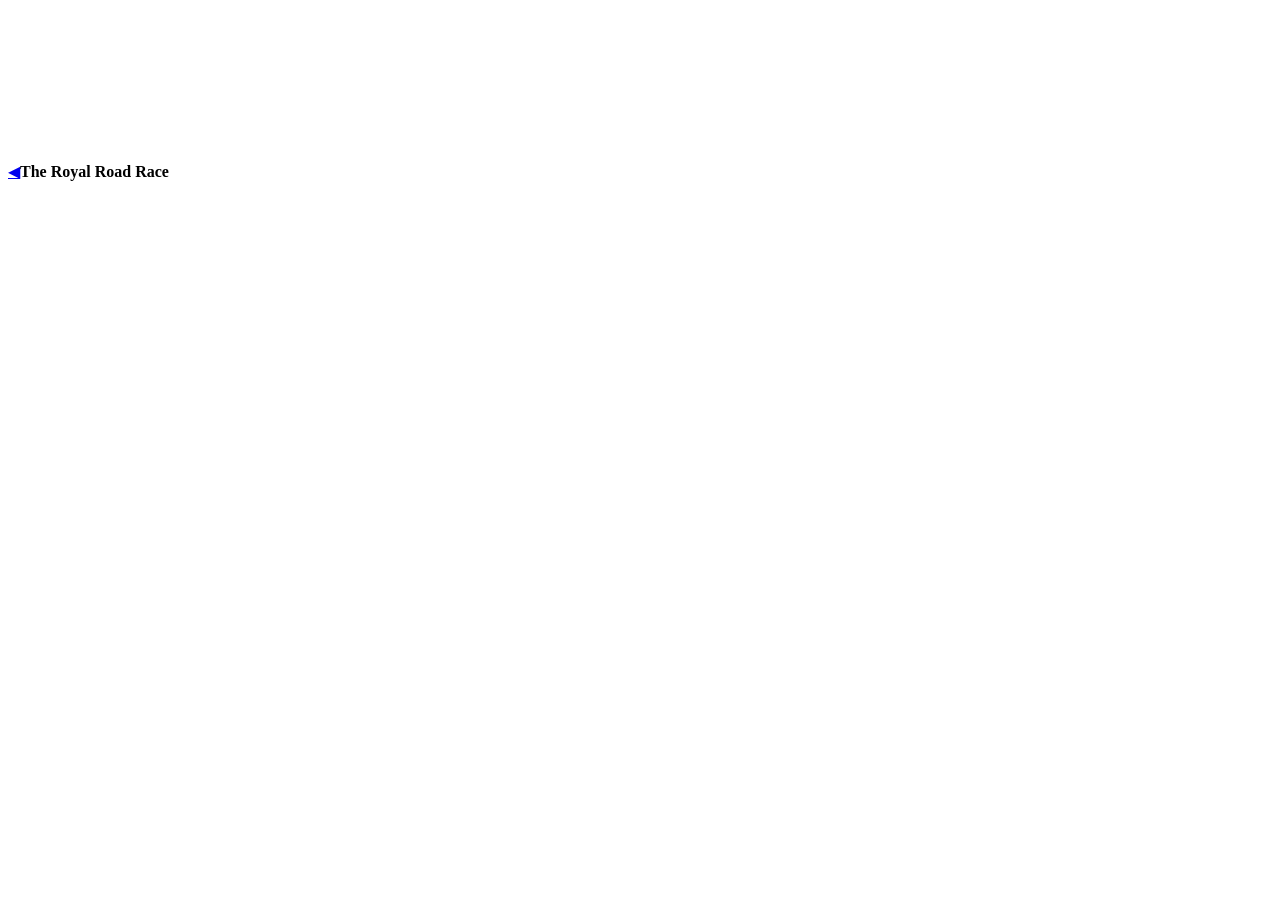
==== play.html @ 97c42218 "Add files via upload" ====
<!doctype html>
<html lang="en-NZ">
<head>
<meta charset="utf-8">
<meta name="viewport" content="width=device-width,initial-scale=1,viewport-fit=cover,user-scalable=no">
<title>Join the Showdown — The Royal Road Race</title>
<meta name="theme-color" content="#0D0C11">
<link rel="icon" href="data:image/svg+xml,%3Csvg xmlns='http://www.w3.org/2000/svg' viewBox='0 0 64 64'%3E%3Ccircle cx='32' cy='32' r='28' fill='%23BA9B58' stroke='%2339290E' stroke-width='4'/%3E%3C/svg%3E">
<link rel="stylesheet" href="css/royal.css">
<link rel="stylesheet" href="css/game.css">
</head>
<body class="player">
<canvas id="bgfx" aria-hidden="true"></canvas>
<header class="p-top"><a href="index.html" class="p-home" aria-label="Back to the adventure">◀</a><b class="gold-text">The Royal Road Race</b><span id="pStatus" class="p-status" aria-live="polite"></span></header>
<main id="play" aria-live="polite"></main>
<script src="js/vendor/confetti.js"></script>
<script src="js/core.js"></script>
<script src="js/art.js"></script>
<script src="js/data/stages.js"></script>
<script src="js/data/week01.js"></script>
<script src="js/data/week02.js"></script>
<script src="js/data/week03.js"></script>
<script src="js/data/week04.js"></script>
<script src="js/data/week05.js"></script>
<script src="js/data/week06.js"></script>
<script src="js/data/week07.js"></script>
<script src="js/data/week08.js"></script>
<script src="js/data/week09.js"></script>
<script src="js/data/week10.js"></script>
<script src="js/data/finalize.js"></script>
<script src="js/config.js"></script>
<script src="js/store.js"></script>
<script src="js/showdown.js"></script>
<script src="js/play.js"></script>
</body>
</html>
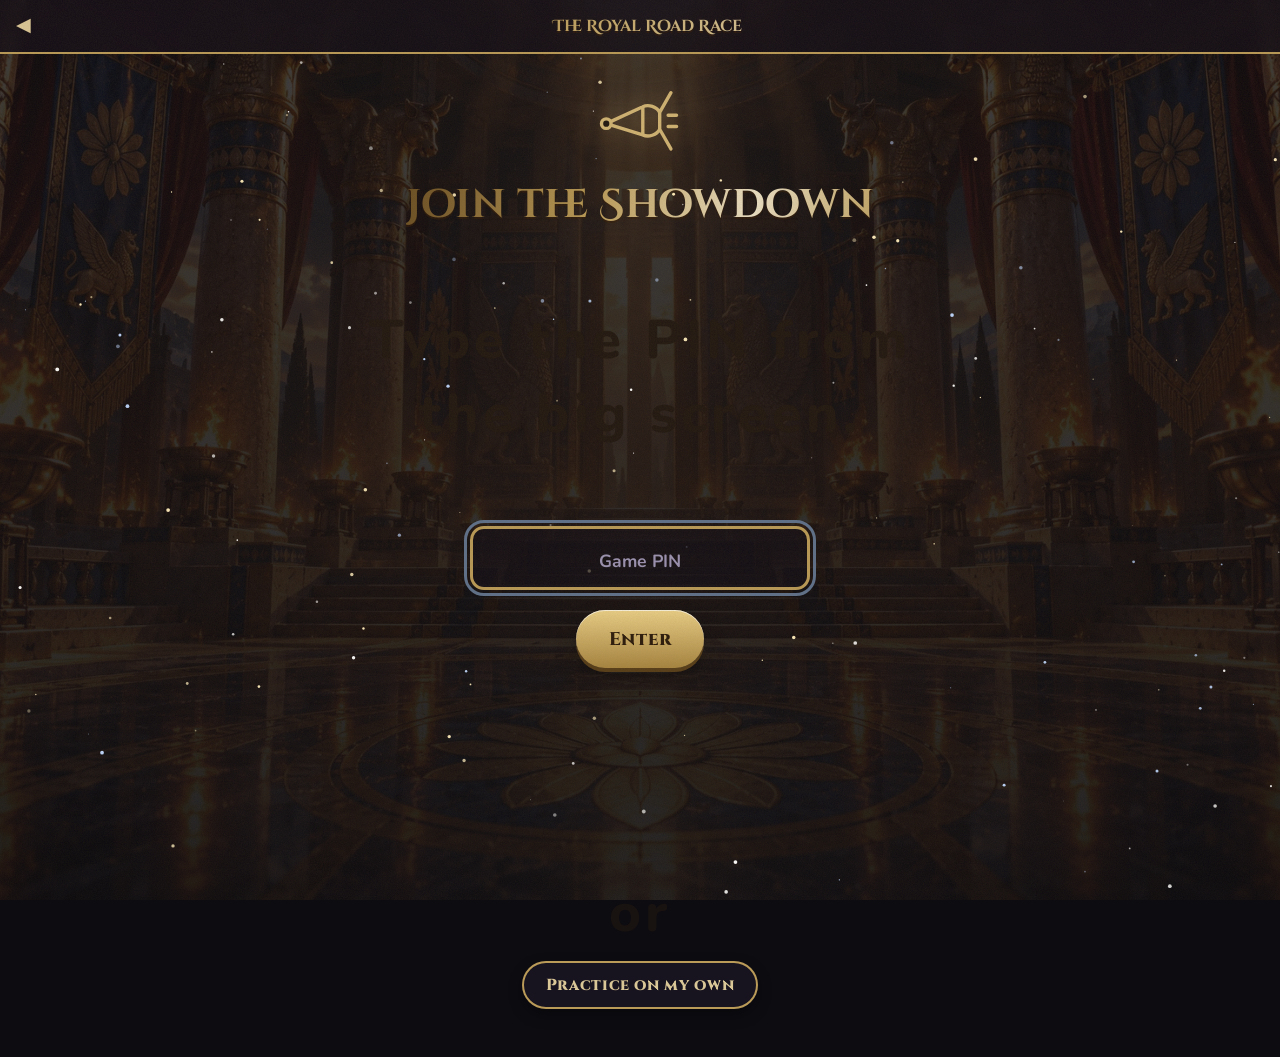
==== commit cb20ca47: "Add files via upload" ====
--- a/play.html
+++ b/play.html
@@ -30,6 +30,7 @@
 <script src="js/data/finalize.js"></script>
 <script src="js/config.js"></script>
 <script src="js/store.js"></script>
+<script src="js/accounts.js?v=1"></script>
 <script src="js/showdown.js"></script>
 <script src="js/play.js"></script>
 </body>
--- a/css/royal.css
+++ b/css/royal.css
@@ -0,0 +1,186 @@
+/* ===================================================================
+   THE ROYAL ROAD RACE — shared design system
+   Palette, type, materials (gold foil, parchment, stone, wax seal),
+   accessibility modes. Used by every page.
+   =================================================================== */
+@import url("fonts.css");
+
+:root{
+  --lapis:#2A2A33; --lapis-deep:#1B1A21; --turquoise:#5E718C; --saffron:#B8863C;
+  --gold:#BA9B58; --gold-hi:#DAC797; --gold-lo:#82632C;
+  --terracotta:#95513B; --plum:#3A1A22; --sand:#E0D5BA; --parchment:#E0D3B4; --parchment-lo:#C2B185;
+  --ink:#211812; --night:#0D0C11; --storm:#2A2A31; --ash:#CFC7B8; --ember:#C66C3E; --emerald:#4F7A5A; --crimson:#8D2A30; --violet:#574A6B;
+
+  --f-display:"Cinzel Decorative","Cinzel",Georgia,"Times New Roman",serif;
+  --f-head:"Cinzel",Georgia,"Times New Roman",serif;
+  --f-body:"Nunito","Segoe UI",system-ui,-apple-system,Arial,sans-serif;
+  --f-script:"Amiri",Georgia,serif;
+
+  --fs:1;                       /* text-size multiplier (A− / A+) */
+  --r:14px;
+  --ease:cubic-bezier(.22,.9,.28,1);
+  --shadow-deep:0 22px 50px -18px rgba(0,0,0,.65),0 6px 14px rgba(0,0,0,.35);
+  --tile:url("data:image/svg+xml,%3Csvg xmlns='http://www.w3.org/2000/svg' width='72' height='72' viewBox='0 0 72 72'%3E%3Crect width='72' height='72' fill='%231B1A21'/%3E%3Cg fill='none' stroke='%23BA9B58' stroke-width='1.6'%3E%3Ccircle cx='36' cy='36' r='9'/%3E%3Cg id='p'%3E%3Cpath d='M36 27c-4-7-3-14 0-18 3 4 4 11 0 18z' fill='%23BA9B58' fill-opacity='.85'/%3E%3C/g%3E%3Cpath d='M36 27c-4-7-3-14 0-18 3 4 4 11 0 18z' transform='rotate(90 36 36)' fill='%235E718C' fill-opacity='.8'/%3E%3Cpath d='M36 27c-4-7-3-14 0-18 3 4 4 11 0 18z' transform='rotate(180 36 36)' fill='%23BA9B58' fill-opacity='.85'/%3E%3Cpath d='M36 27c-4-7-3-14 0-18 3 4 4 11 0 18z' transform='rotate(270 36 36)' fill='%235E718C' fill-opacity='.8'/%3E%3Ccircle cx='36' cy='36' r='3' fill='%23BA9B58'/%3E%3Cpath d='M0 0h10M0 0v10M72 0H62M72 0v10M0 72h10M0 72V62M72 72H62M72 72V62'/%3E%3C/g%3E%3C/svg%3E");
+  --paper-grain:url("data:image/svg+xml,%3Csvg xmlns='http://www.w3.org/2000/svg' width='220' height='220'%3E%3Cfilter id='n'%3E%3CfeTurbulence type='fractalNoise' baseFrequency='.85' numOctaves='3' seed='4'/%3E%3CfeColorMatrix values='0 0 0 0 .25 0 0 0 0 .15 0 0 0 0 .05 0 0 0 .22 0'/%3E%3C/filter%3E%3Crect width='220' height='220' filter='url(%23n)'/%3E%3C/svg%3E");
+}
+
+*{box-sizing:border-box}
+html{font-size:calc(16px * var(--fs));-webkit-text-size-adjust:100%;scroll-behavior:smooth}
+body{
+  margin:0;min-height:100vh;color:var(--sand);font-family:var(--f-body);line-height:1.55;
+  background:var(--night);overflow-x:hidden;-webkit-font-smoothing:antialiased;
+}
+body.dys{--f-body:"Lexend","Nunito",system-ui,sans-serif;--f-head:"Lexend","Cinzel",system-ui,sans-serif;letter-spacing:.02em;word-spacing:.08em}
+body.dys .parchment,body.dys .lead{line-height:1.8}
+img,svg,canvas{max-width:100%}
+a{color:var(--gold)}
+button{font:inherit;color:inherit;cursor:pointer}
+:focus-visible{outline:3px solid var(--turquoise);outline-offset:3px;border-radius:6px}
+.sr-only{position:absolute!important;width:1px;height:1px;overflow:hidden;clip:rect(0 0 0 0);white-space:nowrap}
+[hidden]{display:none!important}
+h1,h2,h3,h4{font-family:var(--f-head);font-weight:600;line-height:1.18;margin:0 0 .5em;letter-spacing:.01em}
+
+/* ---------- gold foil text ---------- */
+.gold-text{
+  background:linear-gradient(100deg,#694E24 0%,#BA9B58 18%,#EAE0C5 34%,#BA9B58 48%,#937739 62%,#DAC797 78%,#BA9B58 100%);
+  background-size:220% 100%;-webkit-background-clip:text;background-clip:text;color:transparent;-webkit-text-fill-color:transparent;
+  animation:foil 6s linear infinite;filter:drop-shadow(0 2px 0 rgba(53,30,7,.55));
+}
+@keyframes foil{to{background-position:-220% 0}}
+
+/* ---------- gold-foil border with shimmer sweep ---------- */
+.foil{position:relative;border-radius:var(--r);isolation:isolate}
+.foil::before{
+  content:"";position:absolute;inset:0;border-radius:inherit;padding:2.5px;pointer-events:none;z-index:2;
+  background:linear-gradient(120deg,#694E24,#BA9B58 20%,#EAE0C5 35%,#BA9B58 50%,#735929 70%,#BA9B58);
+  background-size:260% 260%;animation:foilSweep 7s linear infinite;
+  -webkit-mask:linear-gradient(#000 0 0) content-box,linear-gradient(#000 0 0);-webkit-mask-composite:xor;mask-composite:exclude;
+}
+@keyframes foilSweep{0%{background-position:0% 0}100%{background-position:260% 260%}}
+
+/* ---------- parchment card ---------- */
+.parchment{
+  position:relative;color:var(--ink);border-radius:10px 16px 10px 14px;
+  background:
+    var(--paper-grain),
+    radial-gradient(120% 90% at 20% 0%,rgba(255,255,255,.55),transparent 55%),
+    radial-gradient(90% 90% at 100% 100%,rgba(137,94,43,.25),transparent 60%),
+    linear-gradient(160deg,#E9E0C9,#D2C3A0 70%,#C4B28A);
+  box-shadow:inset 0 0 38px rgba(109,70,31,.28),var(--shadow-deep);
+  padding:clamp(1rem,2.4vw,1.7rem);
+}
+.parchment h2,.parchment h3,.parchment h4{color:#3A2515}
+.parchment a{color:#61361D}
+.parchment.torn::before,.parchment.torn::after{
+  content:"";position:absolute;left:0;right:0;height:14px;background-repeat:repeat-x;background-size:34px 14px;pointer-events:none;
+}
+.parchment.torn::before{top:-13px;background-image:url("data:image/svg+xml,%3Csvg xmlns='http://www.w3.org/2000/svg' width='34' height='14'%3E%3Cpath d='M0 14 L0 9 L5 4 L9 8 L15 1 L21 7 L26 3 L31 8 L34 5 L34 14Z' fill='%23E0D5BA'/%3E%3C/svg%3E")}
+.parchment.torn::after{bottom:-13px;transform:scaleY(-1);background-image:url("data:image/svg+xml,%3Csvg xmlns='http://www.w3.org/2000/svg' width='34' height='14'%3E%3Cpath d='M0 14 L0 8 L6 3 L11 8 L16 2 L22 7 L27 4 L34 8 L34 14Z' fill='%23C4B28A'/%3E%3C/svg%3E")}
+
+/* ---------- stone tablet ---------- */
+.stone{
+  position:relative;color:#E0D8C4;border-radius:12px;padding:clamp(.9rem,2vw,1.4rem) clamp(1.1rem,3vw,2rem);
+  background:
+    var(--paper-grain),
+    linear-gradient(180deg,rgba(255,255,255,.12),transparent 30%),
+    linear-gradient(165deg,#6d6252,#4c4336 55%,#3a3329);
+  box-shadow:inset 0 2px 0 rgba(255,255,255,.18),inset 0 -6px 14px rgba(0,0,0,.45),var(--shadow-deep);
+  text-shadow:0 -1px 0 rgba(0,0,0,.7),0 1px 0 rgba(255,255,255,.12);
+}
+
+/* ---------- lapis & gold band ---------- */
+.tile-band{height:30px;background:var(--tile);background-size:60px 60px;border-block:2px solid var(--gold);box-shadow:0 4px 12px rgba(0,0,0,.5)}
+
+/* ---------- buttons ---------- */
+.btn{
+  --b1:#EAD088;--b2:#A78541;
+  display:inline-flex;align-items:center;justify-content:center;gap:.5em;min-height:48px;padding:.65em 1.5em;border:0;border-radius:999px;
+  font-family:var(--f-head);font-weight:700;letter-spacing:.04em;font-size:1rem;color:#2B1B0C;text-decoration:none;
+  background:linear-gradient(180deg,var(--b1),var(--b2));
+  box-shadow:0 4px 0 #573E1A,0 10px 20px rgba(0,0,0,.4),inset 0 1px 0 rgba(255,255,255,.7);
+  transition:transform .15s var(--ease),box-shadow .15s,filter .2s;position:relative;overflow:hidden;
+}
+.btn::after{content:"";position:absolute;inset:0;background:linear-gradient(105deg,transparent 35%,rgba(255,255,255,.65) 50%,transparent 65%);transform:translateX(-120%);transition:transform .6s}
+.btn:hover{transform:translateY(-2px) rotate(-.4deg);filter:brightness(1.06)}
+.btn:hover::after{transform:translateX(120%)}
+.btn:active{transform:translateY(3px);box-shadow:0 1px 0 #573E1A,0 4px 8px rgba(0,0,0,.4)}
+.btn.ghost{background:rgba(35,28,45,.55);color:var(--gold-hi);box-shadow:inset 0 0 0 2px var(--gold),0 6px 14px rgba(0,0,0,.35)}
+.btn.small{min-height:40px;padding:.4em 1em;font-size:.9rem}
+.btn.teal{--b1:#94A1B4;--b2:#344052;color:#11151B;box-shadow:0 4px 0 #242D39,0 10px 20px rgba(0,0,0,.4),inset 0 1px 0 rgba(255,255,255,.6)}
+.btn.red{--b1:#B8606A;--b2:#8D2A30;color:#fff;box-shadow:0 4px 0 #631C2A,0 10px 20px rgba(0,0,0,.4),inset 0 1px 0 rgba(255,255,255,.4)}
+.btn[disabled]{opacity:.45;pointer-events:none;filter:grayscale(.5)}
+
+/* wax seal button */
+.wax{
+  --wax:#8D2A30;
+  width:112px;height:112px;border-radius:50%;border:0;position:relative;color:#FBDDE1;font-family:var(--f-head);font-weight:800;font-size:.8rem;letter-spacing:.08em;
+  background:radial-gradient(circle at 35% 30%,color-mix(in srgb,var(--wax) 55%,#fff) 0,var(--wax) 40%,color-mix(in srgb,var(--wax) 55%,#000) 100%);
+  box-shadow:0 8px 0 color-mix(in srgb,var(--wax) 45%,#000),0 16px 26px rgba(0,0,0,.5),inset 0 0 0 5px rgba(255,255,255,.10),inset 0 0 22px rgba(0,0,0,.35);
+  clip-path:polygon(50% 0,60% 5%,72% 3%,79% 12%,91% 14%,93% 27%,100% 36%,96% 48%,100% 60%,92% 70%,92% 83%,80% 88%,73% 98%,60% 95%,50% 100%,40% 95%,27% 98%,20% 88%,8% 83%,8% 70%,0 60%,4% 48%,0 36%,7% 27%,9% 14%,21% 12%,28% 3%,40% 5%);
+  transition:transform .15s;text-shadow:0 1px 2px rgba(0,0,0,.6);
+}
+.wax::after{content:"";position:absolute;inset:14px;border-radius:50%;border:2px solid rgba(255,255,255,.28)}
+.wax:hover{transform:scale(1.05) rotate(-3deg)}
+.wax:active{transform:scale(.93)}
+.wax.stamped{animation:stamp .55s var(--ease) both}
+@keyframes stamp{0%{transform:scale(2.6) rotate(-18deg);opacity:0}55%{transform:scale(.88) rotate(4deg);opacity:1}100%{transform:scale(1) rotate(-6deg)}}
+
+/* ---------- chips & badges ---------- */
+.chip{display:inline-flex;align-items:center;gap:.35em;padding:.15em .7em;border-radius:999px;font-size:.78rem;font-weight:800;letter-spacing:.04em;
+  background:rgba(215,177,91,.16);color:var(--gold-hi);border:1px solid rgba(215,177,91,.55);font-family:var(--f-body)}
+.parchment .chip{background:rgba(48,39,61,.1);color:#3A1A22;border-color:rgba(48,39,61,.4)}
+.chip.teal{background:rgba(65,81,102,.15);color:#ADB7C6;border-color:rgba(65,81,102,.6)}
+.kbd{font-family:ui-monospace,Menlo,Consolas,monospace;font-size:.8em;padding:.1em .45em;border-radius:5px;background:rgba(255,255,255,.12);border:1px solid rgba(255,255,255,.25)}
+
+/* ---------- coin ---------- */
+.coin{display:inline-block;width:1.1em;height:1.1em;border-radius:50%;vertical-align:-.15em;
+  background:url("../assets/coin.webp") center/cover no-repeat,radial-gradient(circle at 35% 30%,#EAE0C5,#BA9B58 45%,#735929);box-shadow:inset 0 0 0 .1em rgba(107,68,13,.45),0 1px 2px rgba(0,0,0,.5)}
+
+/* ---------- scene helpers ---------- */
+.scene{position:relative;overflow:hidden;isolation:isolate;background:var(--night)}
+.scene .layer{position:absolute;inset:-4% -6%;will-change:transform;transition:transform .35s var(--ease)}
+.scene svg.layer{width:112%;height:108%}
+.scene canvas.fx{position:absolute;inset:0;width:100%;height:100%;pointer-events:none;z-index:6}
+.vignette{position:absolute;inset:0;pointer-events:none;background:radial-gradient(120% 100% at 50% 40%,transparent 55%,rgba(10,8,13,.65) 100%);z-index:7}
+
+/* ---------- toasts ---------- */
+#toasts{position:fixed;left:50%;top:78px;transform:translateX(-50%);display:flex;flex-direction:column;gap:.5rem;z-index:9000;pointer-events:none;align-items:center}
+.toast{padding:.7em 1.3em;border-radius:12px;background:linear-gradient(180deg,#352B43,#211B2A);border:2px solid var(--gold);color:var(--gold-hi);font-weight:800;box-shadow:var(--shadow-deep);animation:toastIn .5s var(--ease) both}
+@keyframes toastIn{from{transform:translateY(-20px) scale(.9);opacity:0}}
+
+/* ---------- reveal-on-scroll ---------- */
+.rise{opacity:0;transform:translateY(26px);transition:opacity .8s var(--ease),transform .8s var(--ease)}
+.rise.in{opacity:1;transform:none}
+
+/* ---------- reduce motion ---------- */
+body.rm *,body.rm *::before,body.rm *::after{animation-duration:.001s!important;animation-iteration-count:1!important;transition-duration:.001s!important;scroll-behavior:auto!important}
+body.rm .gold-text{animation:none}
+@media (prefers-reduced-motion:reduce){
+  *,*::before,*::after{animation-duration:.001s!important;animation-iteration-count:1!important;transition-duration:.001s!important;scroll-behavior:auto!important}
+}
+
+/* ---------- print (shared basics) ---------- */
+@media print{
+  body{background:#fff!important;color:#000!important}
+  .no-print{display:none!important}
+}
+
+
+/* ===== CINEMATIC GRADE (storm, ash, crimson & burnished gold) ===== */
+body::after{content:"";position:fixed;inset:0;pointer-events:none;z-index:9990;
+  background:radial-gradient(120% 100% at 50% 40%,transparent 55%,rgba(0,0,0,.55) 100%),var(--paper-grain);
+  opacity:.55;transform:translateZ(0)}
+body.rm::after{background:radial-gradient(120% 100% at 50% 40%,transparent 60%,rgba(0,0,0,.4) 100%)}
+.scene svg,.hero svg,.hubmap svg,svg.scene{filter:saturate(.62) contrast(1.08) brightness(.94)}
+.scene img,.hero img,.hubmap img{filter:saturate(.9) contrast(1.06)}
+.stage-art,.hero,.hubmap{position:relative}
+.hero::after,.hubmap::after,.stage-art::after{content:"";position:absolute;inset:0;pointer-events:none;
+  background:linear-gradient(180deg,rgba(13,12,17,.35),transparent 28%,transparent 55%,rgba(13,12,17,.7)),radial-gradient(90% 80% at 50% 45%,transparent 50%,rgba(0,0,0,.5))}
+.parchment{filter:saturate(.8)}
+.hubmap svg{filter:saturate(.55) contrast(1.1) brightness(.68) sepia(.25)}
+.hubmap::after{background:linear-gradient(180deg,rgba(13,12,17,.5),transparent 25%,transparent 60%,rgba(13,12,17,.75)),radial-gradient(90% 80% at 50% 45%,transparent 40%,rgba(0,0,0,.6))}
+
+/* ===== GENERATED ARTWORK LAYERS (fall back to procedural when files are absent) ===== */
+.tile-band,.m-banner::after{background-image:url("../assets/CORE-05.webp"),var(--tile);background-size:90px 90px,60px 60px}
+.parchment{background-color:#CDBF9B;background-image:linear-gradient(160deg,rgba(233,224,201,.55),rgba(205,190,155,.62)),url("../assets/CORE-04.webp"),var(--paper-grain);background-size:cover,cover,220px;background-blend-mode:normal,multiply,normal}
+.panel{background-color:#CDBF9B;background-image:linear-gradient(160deg,rgba(233,224,201,.6),rgba(205,190,155,.66)),url("../assets/CORE-04.webp");background-size:cover}
--- a/css/game.css
+++ b/css/game.css
@@ -0,0 +1,242 @@
+/* ===================================================================
+   FRIDAY SHOWDOWN — host (big screen) + player (phone)
+   =================================================================== */
+html{background:#0D0C11}
+body.host,body.player{background:radial-gradient(120% 90% at 50% 0%,#352B43 0%,#0D0C11 62%) no-repeat,#0D0C11;min-height:100vh;overflow-x:hidden}
+#bgfx{position:fixed;inset:0;width:100%;height:100%;z-index:0;pointer-events:none}
+main{position:relative;z-index:1}
+.big-in{width:100%;max-width:340px;font:800 1.6rem var(--f-body);text-align:center;letter-spacing:.12em;padding:.7rem 1rem;border-radius:14px;border:3px solid var(--gold);background:rgba(19,15,24,.7);color:#EAE0C5;display:block;margin:.6rem auto}
+.big-in::placeholder{letter-spacing:0;font-weight:600;color:#9b93b3;font-size:1.1rem}
+.big-in:focus{outline:3px solid var(--turquoise);outline-offset:3px}
+.err{color:#C98089;font-weight:800;min-height:1.4em}
+.kick{letter-spacing:.25em;color:var(--gold-hi);font-weight:800}
+.lead{font-size:1.15rem}
+.hero-mini{display:flex;justify-content:center;filter:drop-shadow(0 0 16px rgba(237,194,108,.5));animation:bob 5s ease-in-out infinite alternate}
+.btn-row{display:flex;flex-wrap:wrap;gap:.8rem;justify-content:center;margin-top:1rem}
+.btn.big{font-size:1.15rem;min-height:58px;padding:.7em 1.8em}
+.notice{background:rgba(219,151,37,.14);border:2px solid var(--saffron);border-radius:12px;padding:.8rem 1rem;max-width:720px;margin:1rem auto;text-align:left;font-size:.95rem}
+@keyframes pop{from{transform:scale(0)}}
+.pop{animation:pop .45s var(--ease)}
+.dots{display:flex;gap:.5rem;justify-content:center;margin-top:1.4rem}.dots i{width:14px;height:14px;border-radius:50%;background:var(--gold);animation:dotb 1.2s infinite}.dots i:nth-child(2){animation-delay:.2s}.dots i:nth-child(3){animation-delay:.4s}
+@keyframes dotb{0%,80%,100%{transform:scale(.5);opacity:.4}40%{transform:scale(1);opacity:1}}
+
+/* ---------- host chrome ---------- */
+.h-top,.p-top{position:sticky;top:0;z-index:20;display:flex;align-items:center;gap:1rem;padding:.4rem 1rem;background:rgba(19,15,24,.85);border-bottom:2px solid var(--gold);backdrop-filter:blur(6px);min-height:54px}
+.h-top b,.p-top b{flex:1;font-family:var(--f-display);text-align:center}
+.h-home,.p-home{color:var(--gold-hi);text-decoration:none;font-weight:800}
+.h-status,.p-status{font-weight:800;color:var(--gold-hi);font-family:var(--f-head);letter-spacing:.06em}
+.hs{max-width:1400px;margin:0 auto;padding:clamp(1rem,3vw,2.2rem);text-align:center;animation:appIn .5s var(--ease) both}
+@keyframes appIn{from{opacity:0;transform:translateY(12px)}}
+.hs h1{font-family:var(--f-display);font-size:clamp(2rem,5vw,3.6rem);margin:.2em 0}
+.setup .choice{display:grid;grid-template-columns:1fr 1fr;gap:1rem;max-width:760px;margin:1.2rem auto}
+.choice-b{display:flex;flex-direction:column;gap:.3rem;text-align:left;padding:1.1rem 1.3rem;border-radius:16px;border:3px solid rgba(215,177,91,.4);background:rgba(35,28,45,.6);color:#E3DBC6;transition:.25s var(--ease)}
+.choice-b b{font-family:var(--f-head);font-size:1.15rem}
+.choice-b.on{border-color:var(--gold);background:linear-gradient(160deg,rgba(215,177,91,.28),rgba(35,28,45,.7));box-shadow:0 0 28px rgba(215,177,91,.35);transform:translateY(-3px)}
+.setup .row{display:flex;gap:.8rem;align-items:center;justify-content:center;font-weight:800}
+.setup input[type=range]{accent-color:var(--gold);width:200px}
+
+/* ---------- lobby ---------- */
+.lobby-top{display:flex;gap:2rem;align-items:center;justify-content:center;flex-wrap:wrap;margin-bottom:1.5rem}
+.qr-card{text-align:center;padding:1.2rem 1.6rem;width:min(330px,90vw)}
+.qr svg{width:100%;height:auto;display:block;border-radius:8px;background:#fff}
+.joinurl{display:block;font-size:.85rem;margin:.2rem 0 .6rem;word-break:break-all;color:#3A1A22}
+.pin-label{letter-spacing:.3em;font-weight:800;font-size:.8rem;color:#61361D}
+.pin{font:800 clamp(2.2rem,5vw,3.4rem) var(--f-display);color:#211812;letter-spacing:.1em}
+.lobby-msg{max-width:520px;text-align:left}
+.lobby-msg h1{text-align:left}
+.pc{font-size:1.4rem;font-weight:800;color:var(--gold-hi)}.pcount{font-size:2.4rem;font-family:var(--f-display)}
+.team-cols{display:grid;grid-template-columns:repeat(auto-fit,minmax(190px,1fr));gap:1rem}
+.tcol{border-radius:16px;background:linear-gradient(180deg,color-mix(in srgb,var(--c) 38%,#0D0C11),rgba(19,15,24,.7));border:3px solid var(--c);min-height:150px;padding:.7rem;box-shadow:0 10px 24px rgba(0,0,0,.4)}
+.tc-head{display:flex;align-items:center;gap:.6rem;justify-content:center;margin-bottom:.6rem;font-family:var(--f-head)}
+.tc-list{display:flex;flex-wrap:wrap;gap:.35rem;justify-content:center}
+.pname{background:rgba(255,255,255,.14);padding:.2em .8em;border-radius:99px;font-weight:800}
+
+/* ---------- fate cards ---------- */
+.fcards{display:grid;grid-template-columns:repeat(auto-fit,minmax(220px,1fr));gap:1.4rem;margin:1.4rem 0;perspective:1400px}
+.fcard{height:340px;cursor:pointer;border-radius:18px}
+.fc-in{position:relative;width:100%;height:100%;transition:transform .9s var(--ease);transform-style:preserve-3d}
+.fcard.flipped .fc-in{transform:rotateY(180deg)}
+.fc-bk,.fc-ft{position:absolute;inset:0;border-radius:18px;backface-visibility:hidden;-webkit-backface-visibility:hidden;display:flex;flex-direction:column;align-items:center;justify-content:center;gap:.6rem;padding:1.2rem}
+.fc-bk{background:var(--paper-grain),linear-gradient(160deg,var(--c),var(--d));border:5px solid var(--gold);box-shadow:inset 0 0 0 3px rgba(0,0,0,.35),0 14px 28px rgba(0,0,0,.5);color:#fff;font-family:var(--f-head)}
+.fcard:hover .fc-bk,.fcard:focus-visible .fc-bk{filter:brightness(1.15)}
+.fc-bk small{opacity:.85;font-family:var(--f-body)}
+.fc-ft{transform:rotateY(180deg);background:var(--paper-grain),linear-gradient(160deg,#E9E0C9,#C4B28A);color:var(--ink);border:5px solid var(--c);box-shadow:0 14px 28px rgba(0,0,0,.5)}
+.fc-ft.boon{box-shadow:0 0 36px rgba(65,81,102,.7),0 14px 28px rgba(0,0,0,.5)}.fc-ft.setback{box-shadow:0 0 36px rgba(160,49,69,.7),0 14px 28px rgba(0,0,0,.5)}
+.fc-ft small{letter-spacing:.2em;font-weight:800;color:#61361D}.fc-ft.setback small{color:#8D2A30}.fc-ft.boon small{color:#2B3644}
+.fi{font-size:3.6rem;line-height:1}.fc-ft h3{margin:0;color:#3A2515}.fc-ft p{margin:0;font-size:.95rem}
+
+/* ---------- countdown ---------- */
+.countdown{display:grid;place-items:center;min-height:70vh;align-content:center}
+.cd-big{font:900 clamp(8rem,28vw,18rem)/1 var(--f-display);background:linear-gradient(180deg,#EAE0C5,#BA9B58 60%,#735929);-webkit-background-clip:text;background-clip:text;color:transparent;filter:drop-shadow(0 8px 0 rgba(53,30,7,.5)) drop-shadow(0 0 40px rgba(237,194,108,.6))}
+.cd-big.beat{animation:beat .9s var(--ease)}
+@keyframes beat{0%{transform:scale(1.8);opacity:0}30%{transform:scale(.95);opacity:1}100%{transform:scale(1)}}
+
+/* ---------- question (host) ---------- */
+.qtop{display:flex;align-items:center;gap:1rem;justify-content:center;flex-wrap:wrap;position:relative;min-height:84px}
+.qn{font-family:var(--f-head);font-weight:800;letter-spacing:.1em;color:var(--gold-hi);font-size:1.2rem}
+.boss-tag{background:linear-gradient(180deg,#B8606A,#8D2A30);padding:.3em 1em;border-radius:99px;font-weight:900;letter-spacing:.08em;box-shadow:0 0 24px rgba(229,135,151,.7);animation:pulseB 1.4s infinite}
+@keyframes pulseB{50%{transform:scale(1.07)}}
+.ok-count{font-weight:800;color:#ADB7C6}
+.question.boss{box-shadow:inset 0 0 120px rgba(160,49,69,.45)}
+.qbig{font:700 clamp(1.7rem,3.8vw,3rem)/1.2 var(--f-body);max-width:1100px;margin:.6rem auto 1.4rem;text-shadow:0 3px 10px rgba(0,0,0,.6)}
+.qmid{font:700 clamp(1.3rem,2.6vw,2.1rem)/1.25 var(--f-body);margin:.4rem auto 1rem;max-width:1000px}
+.ring{position:absolute;right:0;top:0;width:96px;height:96px}
+.ring svg{width:100%;height:100%;transform:rotate(-90deg)}
+.r-bg{fill:rgba(19,15,24,.7);stroke:rgba(255,255,255,.18);stroke-width:9}
+.r-fg{fill:none;stroke:var(--gold);stroke-width:9;stroke-linecap:round;stroke-dasharray:100;stroke-dashoffset:0;transition:stroke .3s}
+.ring.low .r-fg{stroke:#B64F56}.ring.low{animation:pulseB .6s infinite}
+.r-n{position:absolute;inset:0;display:grid;place-items:center;font:900 2rem var(--f-display)}
+.tiles{display:grid;grid-template-columns:1fr 1fr;gap:1rem;max-width:1100px;margin:0 auto}
+.tile{--c:#555;--d:#222;position:relative;display:flex;align-items:center;gap:1rem;text-align:left;padding:1.1rem 1.3rem;border-radius:14px;color:#fff;overflow:hidden;min-height:92px;
+  background:linear-gradient(180deg,var(--c),var(--d));box-shadow:0 6px 0 var(--d),0 14px 24px rgba(0,0,0,.4)}
+.tile .shape{flex:none;width:2.4rem;height:2.4rem;color:rgba(255,255,255,.95)}.tile .shape svg{width:100%;height:100%}
+.tile .let{flex:none;font:900 1.3rem var(--f-display);opacity:.7;width:1.2em}
+.tile .txt{flex:1;font-weight:800;font-size:clamp(1.05rem,2.2vw,1.6rem);line-height:1.2}
+.tile .cnt{font:900 1.8rem var(--f-display)}
+.tile .bar{position:absolute;left:0;bottom:0;height:7px;width:100%;background:rgba(0,0,0,.25)}.tile .bar i{display:block;height:100%;background:rgba(255,255,255,.9);transition:width 1s var(--ease)}
+.tiles:not(.rev) .tile .bar{display:none}
+.tile.dim{filter:grayscale(.85) brightness(.55);transform:scale(.97)}
+.tile.good{animation:goodp .8s var(--ease);box-shadow:0 0 0 6px #fff,0 0 40px 10px rgba(255,255,255,.55),0 6px 0 var(--d)}
+@keyframes goodp{0%{transform:scale(1)}40%{transform:scale(1.06)}100%{transform:scale(1)}}
+.qfoot{display:flex;gap:1rem;align-items:center;justify-content:center;margin-top:1.4rem;flex-wrap:wrap}
+.anscount b{font:900 2rem var(--f-display);color:var(--gold-hi)}
+.rp-bar{display:flex;gap:.5rem;flex-wrap:wrap}.rp-bar .btn{--b1:var(--c);}
+.teach{max-width:900px;margin:1.2rem auto;text-align:left;border:3px solid var(--crimson)}
+.teach b{font-family:var(--f-head);font-size:1.3rem;color:#8D2A30}.teach p{font-size:1.2rem}
+.explain-h{max-width:900px;margin:1rem auto;font-size:1.15rem;color:#E3DBC6}
+.chips-row{max-width:1000px;margin:.8rem auto;display:flex;flex-wrap:wrap;gap:.6rem;justify-content:center;align-items:center}.chips-row p{width:100%;margin:0;font-weight:800}
+.cchip{display:flex;align-items:center;gap:.5rem;padding:.4rem 1rem;border-radius:99px;border:3px solid var(--c);background:rgba(19,15,24,.6);color:#fff;font-family:var(--f-head);transition:.2s}
+.cchip.on{background:linear-gradient(180deg,var(--c),var(--d));box-shadow:0 0 22px var(--c);transform:scale(1.06)}
+.rev-bottom{display:grid;grid-template-columns:1fr minmax(240px,320px);gap:1.4rem;max-width:1200px;margin:1.4rem auto 0;text-align:left;align-items:start}
+.rev-bottom:has(.top5:empty),.rev-bottom:not(:has(.top5)){grid-template-columns:1fr}
+.track{display:flex;flex-direction:column;gap:.5rem}
+.lane{display:grid;grid-template-columns:150px 1fr 60px;align-items:center;gap:.6rem}
+.lane-n{font-family:var(--f-head);font-weight:700;font-size:.9rem;text-align:right}
+.lane-bar{height:42px;border-radius:21px;background:rgba(255,255,255,.1);position:relative;border:2px solid rgba(255,255,255,.2)}
+.lane-fill{position:absolute;left:0;top:0;bottom:0;border-radius:21px;background:linear-gradient(90deg,color-mix(in srgb,var(--c) 40%,#000),var(--c));transition:width 1.6s var(--ease);min-width:56px}
+.camel{position:absolute;right:-8px;top:-12px;filter:drop-shadow(0 3px 3px rgba(0,0,0,.4))}
+.lane-s{font:900 1.2rem var(--f-display);color:var(--gold-hi)}
+.top5{list-style:none;padding:.8rem 1rem;margin:0;background:rgba(19,15,24,.6);border:2px solid rgba(215,177,91,.5);border-radius:14px}
+.top5 h4{margin:0 0 .4rem;color:var(--gold-hi)}
+.top5 li{display:flex;align-items:center;gap:.5rem;padding:.2rem 0;font-weight:700}.top5 .rk{width:1.6em;height:1.6em;border-radius:50%;background:var(--gold);color:#2B1B0C;display:grid;place-items:center;font-weight:900;font-size:.85rem}.top5 .sc{margin-left:auto;font-weight:900}.top5 b{flex:1}
+
+/* ---------- podium ---------- */
+.podium{display:grid;grid-template-columns:1fr 1fr 1fr;gap:1rem;align-items:end;max-width:900px;margin:1.4rem auto;min-height:420px}
+.pod{display:flex;flex-direction:column;justify-content:flex-end;align-items:center;height:420px}
+.pod-top{display:flex;flex-direction:column;align-items:center;gap:.2rem;opacity:0;transform:translateY(-60px) scale(.6);transition:all .9s var(--ease)}
+.pod.up .pod-top{opacity:1;transform:none}
+.pod-step{width:100%;height:0;border-radius:12px 12px 0 0;background:linear-gradient(180deg,color-mix(in srgb,var(--c) 70%,#fff 10%),var(--d));border:3px solid var(--gold);border-bottom:0;display:grid;place-items:center;font:900 3.2rem var(--f-display);color:rgba(249,239,202,.9);transition:height 1s var(--ease);overflow:hidden}
+.pod.up .pod-step{height:calc(var(--h)*1.5)}
+.pod.p1.up .pod-step{box-shadow:0 0 50px rgba(237,203,108,.6)}
+.medal{font-size:3rem}.pod-name{font-family:var(--f-head);font-size:1.3rem}.pod-score{font-weight:900;color:var(--gold-hi);font-size:1.2rem}
+.pod.empty{visibility:hidden}
+.podium.players{min-height:330px}.podium.players .pod{height:330px}
+.pl-wrap{margin-top:1rem}
+.pod-actions{margin-top:1.5rem}
+.skip{position:fixed;right:1rem;bottom:1rem;z-index:30}
+
+/* ===================================================================
+   PLAYER (mobile first)
+   =================================================================== */
+body.player{--tc:#BA9B58}
+#play{max-width:640px;margin:0 auto}
+.scr{padding:1.2rem 1rem 3rem;text-align:center;animation:appIn .4s var(--ease) both;display:flex;flex-direction:column;align-items:center;gap:.7rem;min-height:calc(100vh - 54px)}
+.scr h1{font-family:var(--f-display);font-size:clamp(1.7rem,7vw,2.5rem);margin:.2em 0}
+.scr .lead{font-size:1.1rem}.cry{font-family:var(--f-script);font-style:italic;font-size:1.3rem;color:var(--gold-hi)}
+.or{opacity:.6;font-weight:800}
+.team-picks{display:grid;grid-template-columns:1fr 1fr;gap:.7rem;width:100%}
+.team-pick{--c:#555;--d:#222;display:flex;flex-direction:column;align-items:center;gap:.2rem;padding:.7rem .4rem;border-radius:16px;border:3px solid transparent;color:#fff;background:linear-gradient(170deg,var(--c),var(--d));transition:.2s var(--ease);box-shadow:0 5px 0 var(--d)}
+.team-pick b{font-family:var(--f-head);font-size:.9rem}.team-pick small{opacity:.85}
+.team-pick.on{border-color:#fff;transform:translateY(-3px) scale(1.03);box-shadow:0 0 0 3px var(--gold),0 0 26px var(--c)}
+.crest-big{filter:drop-shadow(0 0 20px var(--tc))}
+.scr.fate{background:radial-gradient(80% 60% at 50% 30%,rgba(215,177,91,.2),transparent)}
+.scr.fate.setback{background:radial-gradient(80% 60% at 50% 30%,rgba(160,49,69,.35),transparent)}
+.fate-ico{font-size:5rem;animation:bob 3s ease-in-out infinite alternate}
+.fx{font-weight:800;color:var(--gold-hi);background:rgba(19,15,24,.6);padding:.4rem .9rem;border-radius:99px}
+.cd-num{font:900 9rem/1 var(--f-display);color:var(--gold-hi);animation:beat .9s infinite}
+.scr.question{padding-top:.6rem;gap:.5rem;justify-content:flex-start}
+.qhead{display:flex;justify-content:space-between;width:100%;font-weight:800;color:var(--gold-hi)}.secs{font:900 1.6rem var(--f-display)}
+.tbar{width:100%;height:12px;border-radius:99px;background:rgba(255,255,255,.15);overflow:hidden}.tbar i{display:block;height:100%;width:100%;background:linear-gradient(90deg,var(--gold),#EAE0C5);transition:width .1s linear}.tbar.low i{background:#B64F56}
+div.boss{background:linear-gradient(180deg,#B8606A,#8D2A30);padding:.25em 1em;border-radius:99px;font-weight:900;font-size:.9rem;animation:pulseB 1.4s infinite}
+.qtext{font:700 1.35rem/1.25 var(--f-body);margin:.4rem 0 .8rem}
+.ans-grid{display:grid;grid-template-columns:1fr 1fr;gap:.7rem;width:100%;flex:1;align-content:start}
+.ans{--c:#555;--d:#222;position:relative;display:flex;flex-direction:column;align-items:center;justify-content:center;gap:.3rem;min-height:130px;padding:.8rem .6rem;border:0;border-radius:16px;color:#fff;background:linear-gradient(180deg,var(--c),var(--d));box-shadow:0 6px 0 var(--d),0 12px 20px rgba(0,0,0,.4);transition:transform .12s,filter .2s;touch-action:manipulation}
+.ans:active:not(:disabled){transform:translateY(5px);box-shadow:0 1px 0 var(--d)}
+.ans .shape{width:2rem;height:2rem;color:rgba(255,255,255,.95)}.ans .shape svg{width:100%;height:100%}
+.ans .let{position:absolute;left:.6rem;top:.3rem;font:900 .9rem var(--f-display);opacity:.7}
+.ans .txt{font-weight:800;font-size:1.05rem;line-height:1.15}
+.ans.dim{filter:grayscale(.9) brightness(.5)}.ans.picked{outline:5px solid #fff;outline-offset:2px}
+.ans:disabled{cursor:default}
+.locked{position:fixed;left:0;right:0;bottom:0;z-index:40;background:linear-gradient(180deg,rgba(19,15,24,.0),rgba(19,15,24,.95) 30%);padding:1.4rem 1rem 1.2rem;display:flex;flex-direction:column;gap:.1rem}.locked b{font:800 1.4rem var(--f-head);color:var(--gold-hi)}
+.locked.late b{color:#C98089}
+.scr.reveal.good{background:radial-gradient(90% 50% at 50% 0%,rgba(46,123,26,.45),transparent)}
+.scr.reveal.bad{background:radial-gradient(90% 50% at 50% 0%,rgba(204,49,75,.35),transparent)}
+.verdict{display:flex;flex-direction:column;align-items:center}
+.vmark{width:84px;height:84px;border-radius:50%;display:grid;place-items:center;font-size:3rem;font-weight:900;background:#4A6E3A;box-shadow:0 0 0 5px #fff;animation:pop .5s var(--ease)}
+.reveal.bad .vmark{background:#A5333A}
+.verdict h1{margin:.3em 0 0}
+.pts{display:flex;flex-direction:column;align-items:center}
+.plus{font:900 3.4rem var(--f-display);color:var(--gold-hi)}.plus.zero{color:#9b93b3}.pts small{opacity:.8}
+.streak{font-weight:800;color:#CE995A}
+.corr{display:flex;align-items:center;gap:.6rem;background:var(--c);padding:.5rem 1rem;border-radius:12px;font-weight:800;color:#fff}.corr .shape{width:1.6rem;height:1.6rem}.corr .shape svg{width:100%;height:100%}
+.explain{max-width:34em;font-size:1rem;color:#E3DBC6}
+.ranks{display:flex;gap:1rem;justify-content:center;width:100%}
+.ranks>div{flex:1;background:rgba(19,15,24,.6);border:2px solid rgba(215,177,91,.5);border-radius:14px;padding:.6rem;display:flex;flex-direction:column}
+.ranks small{letter-spacing:.14em;font-weight:800;color:var(--gold-hi);font-size:.7rem}.ranks b{font:900 2.2rem var(--f-display)}.ranks span{font-size:.85rem;opacity:.85}
+.ranks.big b{font-size:3rem}
+.top3{list-style:none;padding:0;font-size:1.15rem;font-weight:800}
+.p-top .p-home{font-size:1.2rem}
+
+@media (max-width:900px){.tiles{grid-template-columns:1fr}.rev-bottom{grid-template-columns:1fr}.lane{grid-template-columns:90px 1fr 46px}.setup .choice{grid-template-columns:1fr}.podium{gap:.4rem}}
+@media (max-width:520px){.ring{position:static}}
+@media print{.h-top,.btn,#bgfx{display:none!important}}
+.hs.reveal>.btn-row{position:sticky;bottom:.8rem;z-index:5;margin-top:1.2rem}
+.hs.reveal>.btn-row .btn{box-shadow:0 4px 0 #573E1A,0 0 40px rgba(0,0,0,.7)}
+/* numerals: Cinzel's "1" looks like "I" — use Nunito for anything numeric */
+.pin,.pcount,.plus,.ranks b,.secs,.r-n,.cd-num,.cd-big,.lane-s,.tile .cnt,.pod-step,.anscount b,.qn,.qhead,.h-status,.p-status,.top5 .sc,.pod-score,.vmark{font-family:var(--f-body)!important;font-weight:900}
+.pin{letter-spacing:.08em}
+.podium{min-height:300px}.pod{height:300px}.pod.up .pod-step{height:var(--h)}.podium.players{min-height:250px}.podium.players .pod{height:250px}
+
+/* podium backdrop + trophy */
+.hs.podium-scr{position:relative;isolation:isolate}
+.hs.podium-scr>.asset-img{z-index:-2!important;filter:saturate(.8) contrast(1.05)}
+.hs.podium-scr::before{content:"";position:absolute;inset:0;z-index:-1;background:linear-gradient(180deg,rgba(13,12,17,.55),rgba(13,12,17,.3) 40%,rgba(13,12,17,.75))}
+.pod-trophy{position:absolute;right:3%;bottom:6%;height:34vh;z-index:0;filter:drop-shadow(0 18px 30px #000);animation:float 5s ease-in-out infinite;pointer-events:none}
+@keyframes float{50%{transform:translateY(-10px)}}
+
+/* arena backdrop (host + players) */
+body.arena-art::before{content:"";position:fixed;inset:0;z-index:-1;background:linear-gradient(rgba(13,12,17,.66),rgba(13,12,17,.86)),var(--arena) center/cover no-repeat}
+body.player.arena-art::before{background:linear-gradient(rgba(13,12,17,.8),rgba(13,12,17,.92)),var(--arena) center/cover no-repeat}
+body.arena-art .hs.podium-scr>.asset-img{z-index:-2!important}
+.medal-img{height:1.5em;vertical-align:middle;filter:drop-shadow(0 3px 4px #000)}.pod .medal .medal-img{height:3.2rem}
+/* fate card art */
+.art-fate .fcards{grid-template-columns:repeat(auto-fit,minmax(250px,1fr))}
+.art-fate .fcard{height:470px}
+.art-fate .fc-ft.boon{background:url("../assets/CORE-15.webp") center/100% 100% no-repeat;border:0}
+.art-fate .fc-ft.setback{background:url("../assets/CORE-16.webp") center/100% 100% no-repeat;border:0}
+.art-fate .fc-ft{justify-content:flex-end;padding:0 2.1rem 2.35rem;gap:0;border-radius:14px}
+.art-fate .fc-ft small,.art-fate .fc-ft .fi{display:none}
+.art-fate .fc-ft h3{font-size:1rem;line-height:1.1}.art-fate .fc-ft p{font-size:.74rem;line-height:1.2}
+.fate-art img{max-height:46vh;max-width:78vw;border-radius:14px;box-shadow:0 20px 40px -10px #000;animation:bob 3s ease-in-out infinite alternate}
+.fate-art{font-size:0}
+
+html{background:#0D0C11}body.arena-art{background:transparent!important}
+.art-fate .fc-ft{padding:0 17% 2.5rem}
+.art-fate .fc-ft p{font-size:.7rem;line-height:1.18}
+body.arena-art .hs h1.gold-text{filter:drop-shadow(0 2px 0 #000) drop-shadow(0 0 22px rgba(0,0,0,.95)) drop-shadow(0 0 10px rgba(0,0,0,.8))}
+body.arena-art::before{background:linear-gradient(rgba(13,12,17,.74),rgba(13,12,17,.88)),var(--arena) center/cover no-repeat}
+
+/* resting camel on waiting screens */
+.rest-camel{display:block;margin:18px auto 0;height:clamp(70px,14vh,150px);width:auto;filter:drop-shadow(0 6px 8px rgba(0,0,0,.45));animation:camBreathe 4s ease-in-out infinite;transform-origin:bottom center}
+@keyframes camBreathe{50%{transform:scaleY(1.025)}}
+body.rm .rest-camel{animation:none}
+.lobby-camel{position:absolute;right:3vw;bottom:2vh;pointer-events:none;opacity:.85}
+.lobby-camel img{height:clamp(80px,16vh,170px)}
+
+.hs .rest-camel{position:fixed;right:5vw;top:26vh;margin:0;z-index:1;pointer-events:none;height:clamp(90px,19vh,190px);filter:drop-shadow(0 0 1.5px rgba(255,226,170,.8)) drop-shadow(0 6px 10px rgba(0,0,0,.5))}
+.hs.podium-scr .rest-camel{top:auto;bottom:3vh;right:3vw;height:clamp(70px,13vh,140px)}
+.scr .rest-camel{filter:drop-shadow(0 0 1.5px rgba(255,226,170,.8)) drop-shadow(0 6px 8px rgba(0,0,0,.45))}
+
+/* Friday Showdown backdrop (assets/SHOWDOWN-BG.webp) — fixed, no filters/blend for smooth playback */
+body.host::before,body.player::before{content:"";position:fixed;inset:0;z-index:-1;background:linear-gradient(180deg,rgba(13,12,17,.55),rgba(13,12,17,.78)),var(--sdbg,url(../assets/SHOWDOWN-BG.webp)) center/cover no-repeat,#0D0C11;pointer-events:none}
+body.host,body.player{background:#0D0C11}
